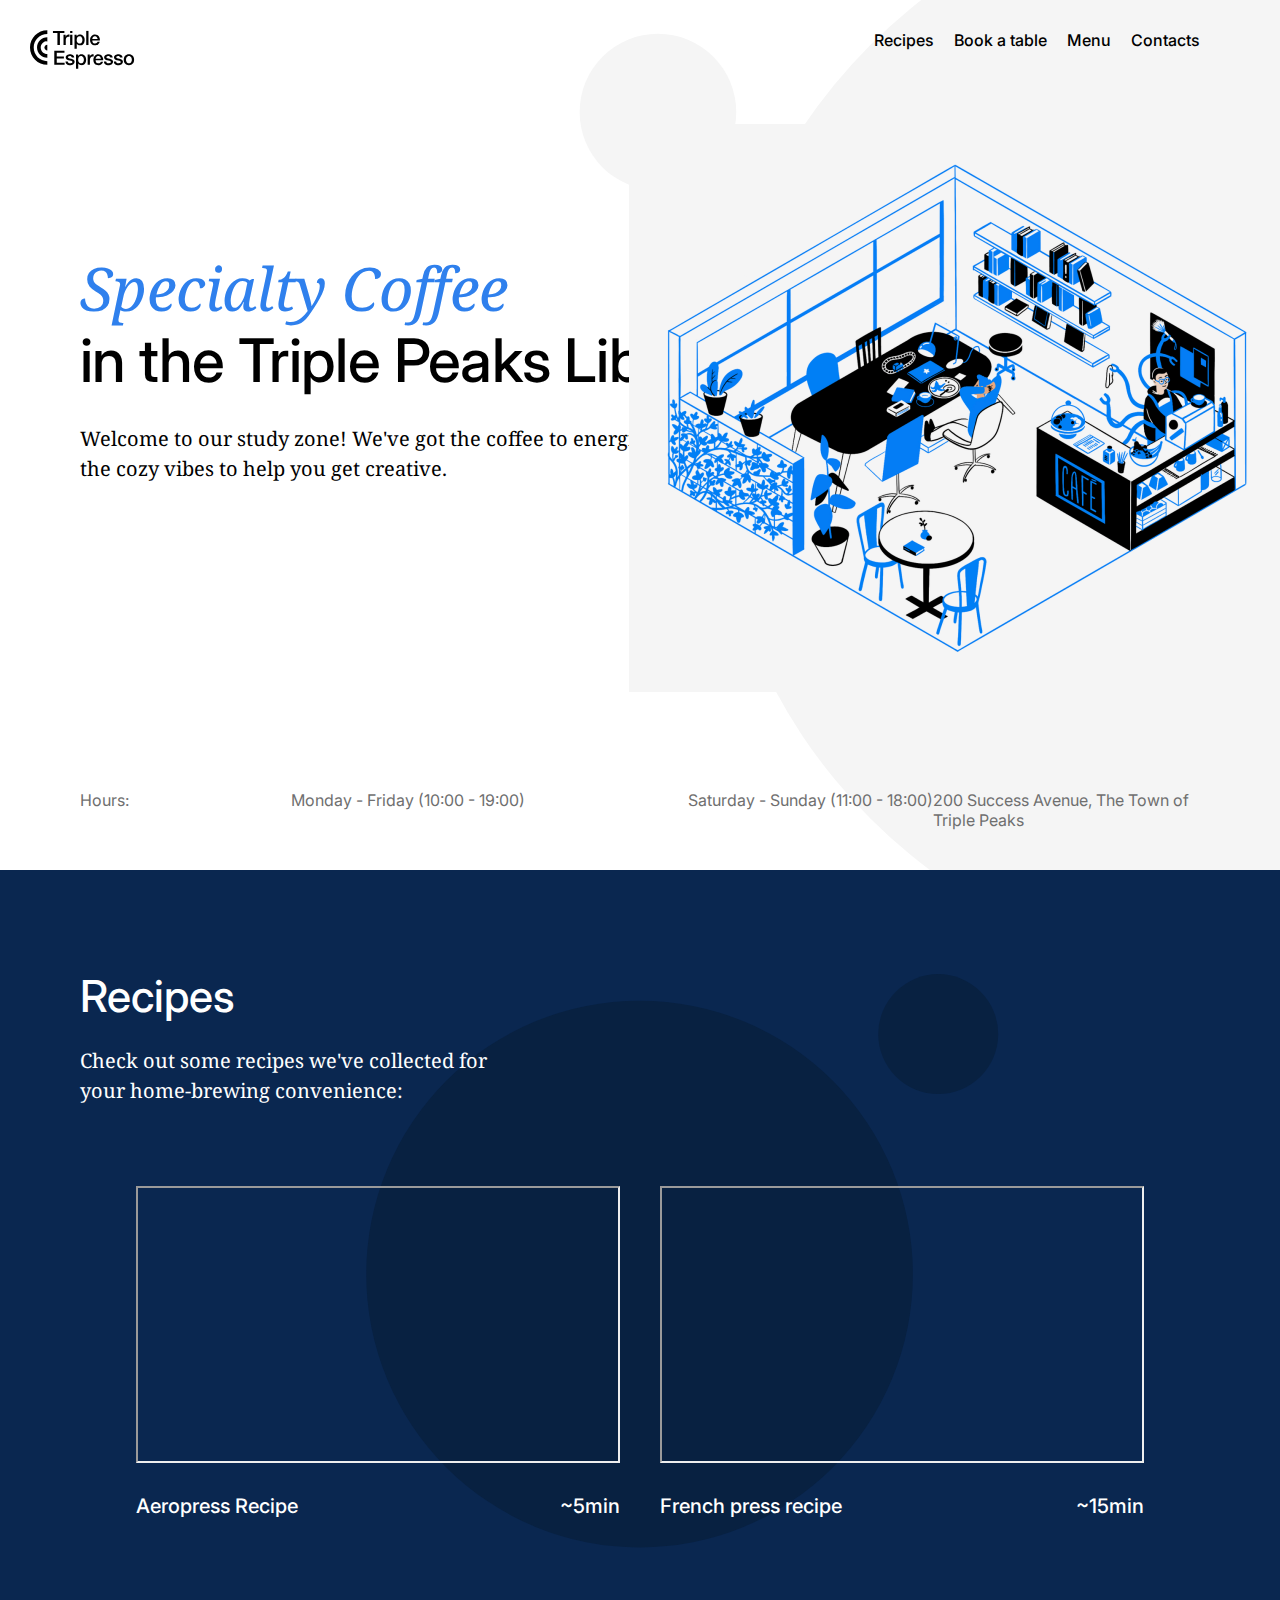
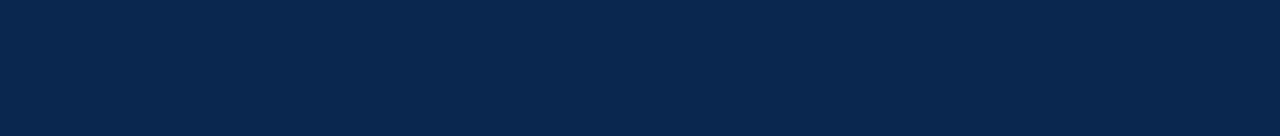
==== index.html @ f7171696 "update file errors" ====
<!DOCTYPE html>
<html lang="en">
  <head>
    <meta http-equiv="X-UA-Compatible" content="IE=edge" />
    <meta charset="UTF-8" />
    <meta name="viewport" content="width=device-width, initial-scale=1.0" />
    <meta
      name="description"
      content="Coffeeshop: Sprint #2 project at Tripleten"
    />
    <meta name="author" content="Arlind: Software Engineering Student" />
    <meta name="keywords" content="coding, bootcamp, programming, html, css" />
    <link rel="stylesheet" href="./vendor/normalize.css" />
    <link rel="stylesheet" href="./pages/index.css" />
    <link rel="favicon" href="favicon.ico" />
    <link rel="preconnect" href="https://fonts.googleapis.com" />
    <link rel="preconnect" href="https://fonts.gstatic.com" crossorigin />
    <link
      href="https://fonts.googleapis.com/css2?family=Inter:wght@400;500;700&family=Noto+Serif:ital@0;1&display=swap"
      rel="stylesheet"
    />
    <title>Coffee Shop</title>
  </head>
  <body>
    <div class="page">
      <header class="header">
        <nav class="nav">
          <img
            src="./images/logo_coffeeshop_dark.svg"
            alt="dark coffeeshop logo"
            class="nav__logo"
          />
          <ul class="nav__links">
            <li>
              <a class="nav__link" href="#section-recipes">Recipes</a>
            </li>
            <li>
              <a class="nav__link" href="#section-reservation">Book a table</a>
            </li>
            <li>
              <a class="nav__link" href="#section-menu">Menu</a>
            </li>
            <li>
              <a class="nav__link" href="#section-about">Contacts</a>
            </li>
          </ul>
        </nav>
        <h1 class="header__title">
          <span class="header__span-accent">Specialty Coffee</span> in the
          Triple Peaks Library
        </h1>
        <p class="header__description">
          Welcome to our study zone! We've got the coffee to energize you and
          the cozy vibes to help you get creative.
        </p>
        <img
          src="./images/inside_coffee_shop.png"
          alt="inside coffeeshop image"
          class="header__image"
        />
        <div class="header__footer">
          <ul class="header__footer header__footer_list-hours">
            <li>Hours:</li>
            <li>Monday - Friday (10:00 - 19:00)</li>
            <li>Saturday - Sunday (11:00 - 18:00)</li>
          </ul>
          <p class="header__footer-address">
            200 Success Avenue, The Town of Triple Peaks
          </p>
        </div>
      </header>
      <main class="content">
        <section class="recipes" id="section-recipes">
          <h2 class="recipes__title">Recipes</h2>
          <p class="recipes__subtitle">
            Check out some recipes we've collected for your home-brewing
            convenience:
          </p>
          <div class="recipes__videos">
            <div>
              <iframe
                src="https://www.youtube.com/embed/j6VlT_jUVPc?si=pBqhGQb4b9fVHjL3"
                title="YouTube video player"
                allow="accelerometer; autoplay; clipboard-write; encrypted-media; gyroscope; picture-in-picture; web-share"
                allowfullscreen
                class="recipes__iframe"
              ></iframe>
              <p class="recipes__video-caption">
                <span>Aeropress Recipe</span><span>~5min</span>
              </p>
            </div>
            <div>
              <iframe
                class="recipes__iframe"
                src="https://www.youtube.com/embed/st571DYYTR8?si=w9SfBKR5AU4W7ELE"
                title="YouTube video player"
                allow="accelerometer; autoplay; clipboard-write; encrypted-media; gyroscope; picture-in-picture; web-share"
                allowfullscreen
              ></iframe>
              <p class="recipes__video-caption">
                <span>French press recipe</span><span>~15min</span>
              </p>
            </div>
          </div>
        </section>
        <section class="reservation" id="section-reservation"></section>
        <section class="menu" id="section-menu"></section>
        <section class="about" id="section-about"></section>
      </main>
      <footer class="footer"></footer>
    </div>
  </body>
</html>
---- pages/index.css ----
.page {
  min-width: 1100px;
  max-width: 1600px;
  font-size: 16px;
  line-height: 20px;
  margin: 0 auto;
  font-family: "Inter", arial, sans-serif;
}

.header {
  padding: 30px 80px 40px;
  height: 100vh;
  min-height: 720px;
  max-height: 800px;
  display: flex;
  flex-direction: column;
  background-color: white;
  background-image: url("../images/background_header.svg");
  position: relative;
  background-repeat: no-repeat;
  background-size: cover;
}

.nav {
  display: flex;
  justify-content: space-between;
  margin: 0;
  padding: 0;
}

.nav__logo {
  height: 39px;
  width: 105px;
  position: relative;
  left: -50px;
}

.nav__links {
  margin: 0;
  padding: 0;
  display: flex;
  list-style-type: none;
  column-gap: 20px;
}

.nav__link {
  font-family: "Inter";
  font-style: normal;
  font-weight: 500;
  font-size: 16px;
  line-height: 20px;
  color: black;
  text-decoration: none;
}

.header__title {
  max-width: 729px;
  font-family: "Inter";
  font-style: normal;
  font-weight: 500;
  font-size: 60px;
  line-height: 72px;
  letter-spacing: -0.6px;
  margin: 183px 0 0;
  padding: 0;
}

.header__span-accent {
  display: block;
  font-family: "Noto Serif";
  font-style: italic;
  font-weight: normal;
  font-size: 60px;
  line-height: 72px;
  color: #2f80ed;
}

.header__description {
  max-width: 683px;
  font-family: "Noto Serif";
  font-style: normal;
  font-weight: normal;
  font-size: 20px;
  line-height: 30px;
  margin: 28px 0 0;
  padding: 0;
}

.header__image {
  width: 646px;
  height: 568px;
  position: absolute;
  top: 124px;
  right: 5px;
}

.header__footer {
  margin-top: auto;
  width: 100%;
  display: flex;
  justify-content: space-between;
  box-sizing: border-box;
}

.header__footer_list-hours {
  padding: 0;
  margin: 0;
  list-style-type: none;
  color: #6f6f6f;
}

.header__footer-address {
  display: flex;
  align-items: flex-end;
  padding: 0;
  margin: 0;
  color: #6f6f6f;
}
.recipes {
  padding: 100px 80px 215px;
  background-color: #0a2750;
  color: white;
  display: flex;
  flex-direction: column;
  background-image: url("../images/background_recipes.svg");
  background-repeat: no-repeat;
  background-position: center;
  background-size: cover;
}

.recipes__iframe {
  width: 480px;
  height: 273px;
}

.recipes__title {
  max-width: 580px;
  margin: 0;
  padding: 0;
  font-family: "Inter";
  font-style: normal;
  font-weight: 500;
  font-size: 44px;
  line-height: 52px;
}

.recipes__subtitle {
  max-width: 438px;
  margin: 0;
  padding-top: 24px;
  font-family: "Noto Serif";
  font-style: normal;
  font-weight: normal;
  font-size: 20px;
  line-height: 30px;
}

.recipes__videos {
  margin-top: 80px;
  padding: 0;
  display: flex;
  flex-direction: row;
  justify-content: center;
  gap: 40px;
}

.recipes__video-caption {
  display: flex;
  justify-content: space-between;
  margin: 24px 0 0;
  font-family: "Inter";
  font-style: normal;
  font-weight: 500;
  font-size: 20px;
  line-height: 30px;
}
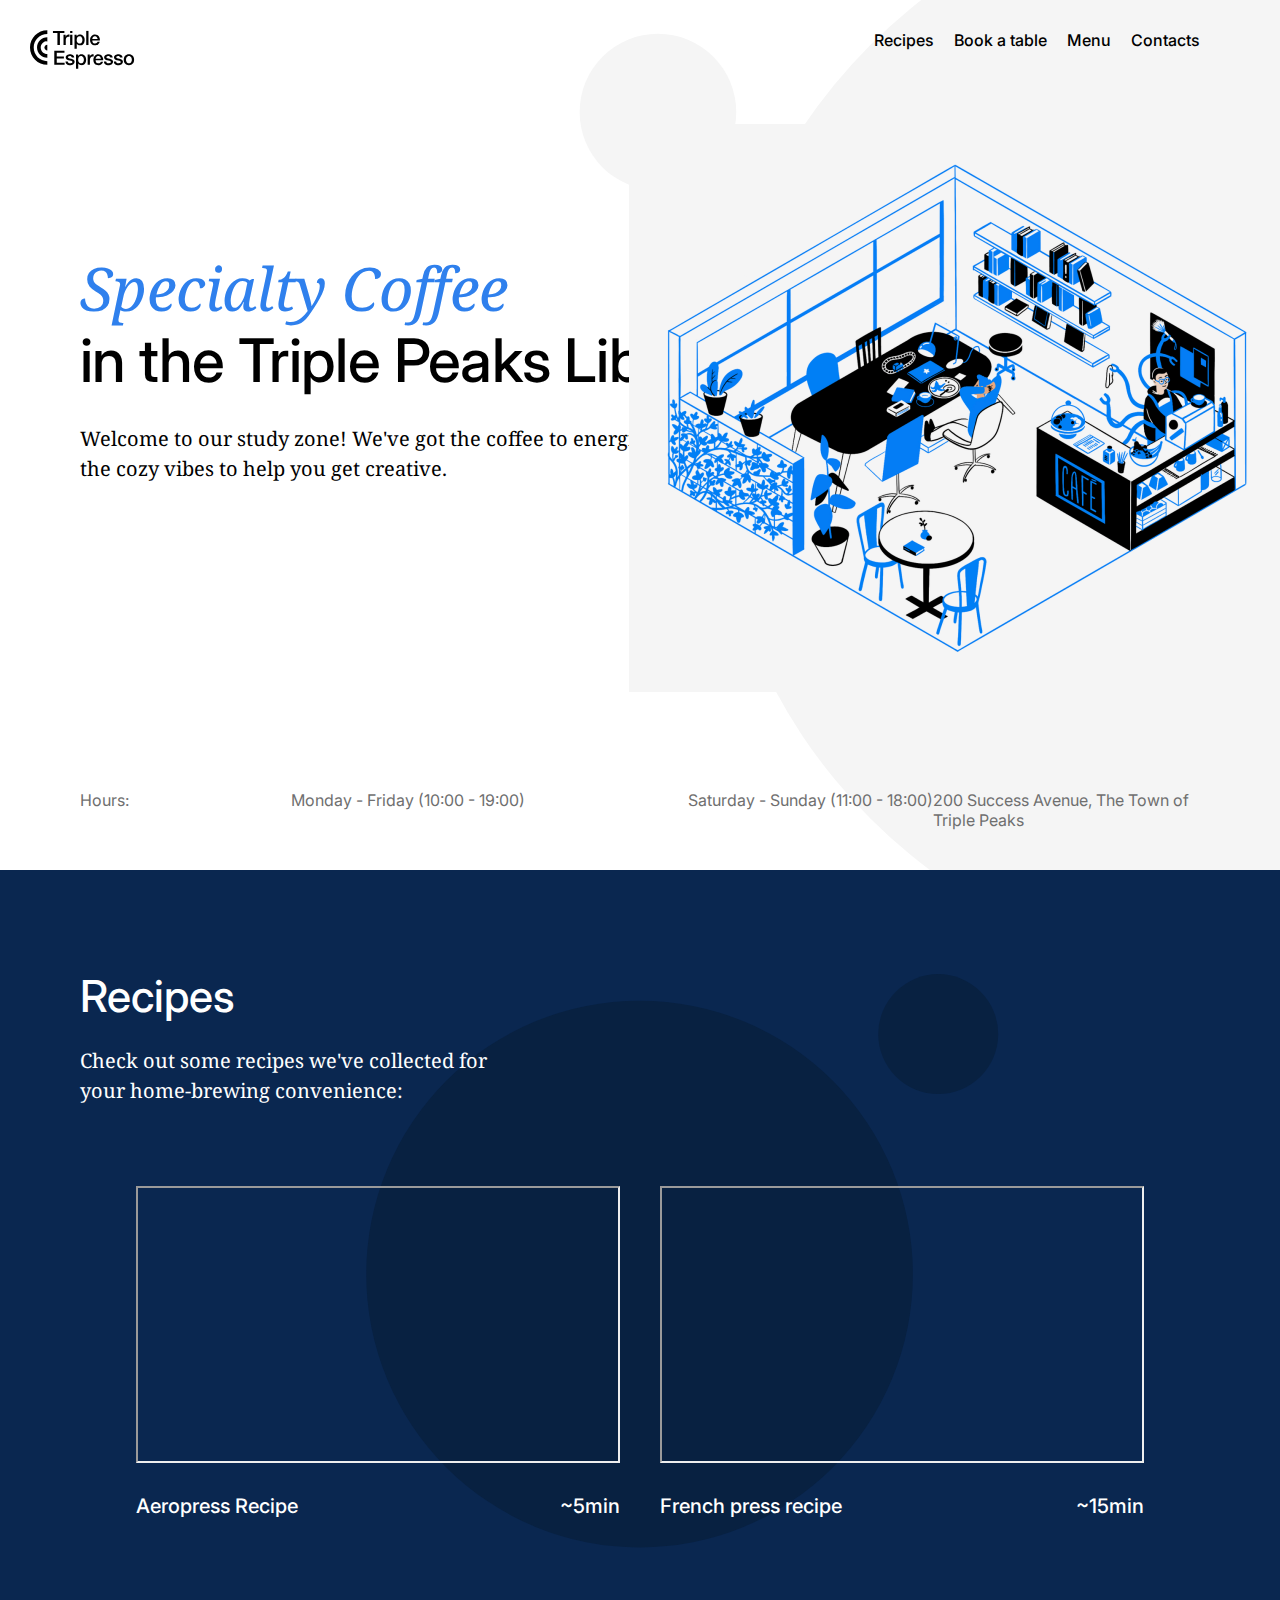
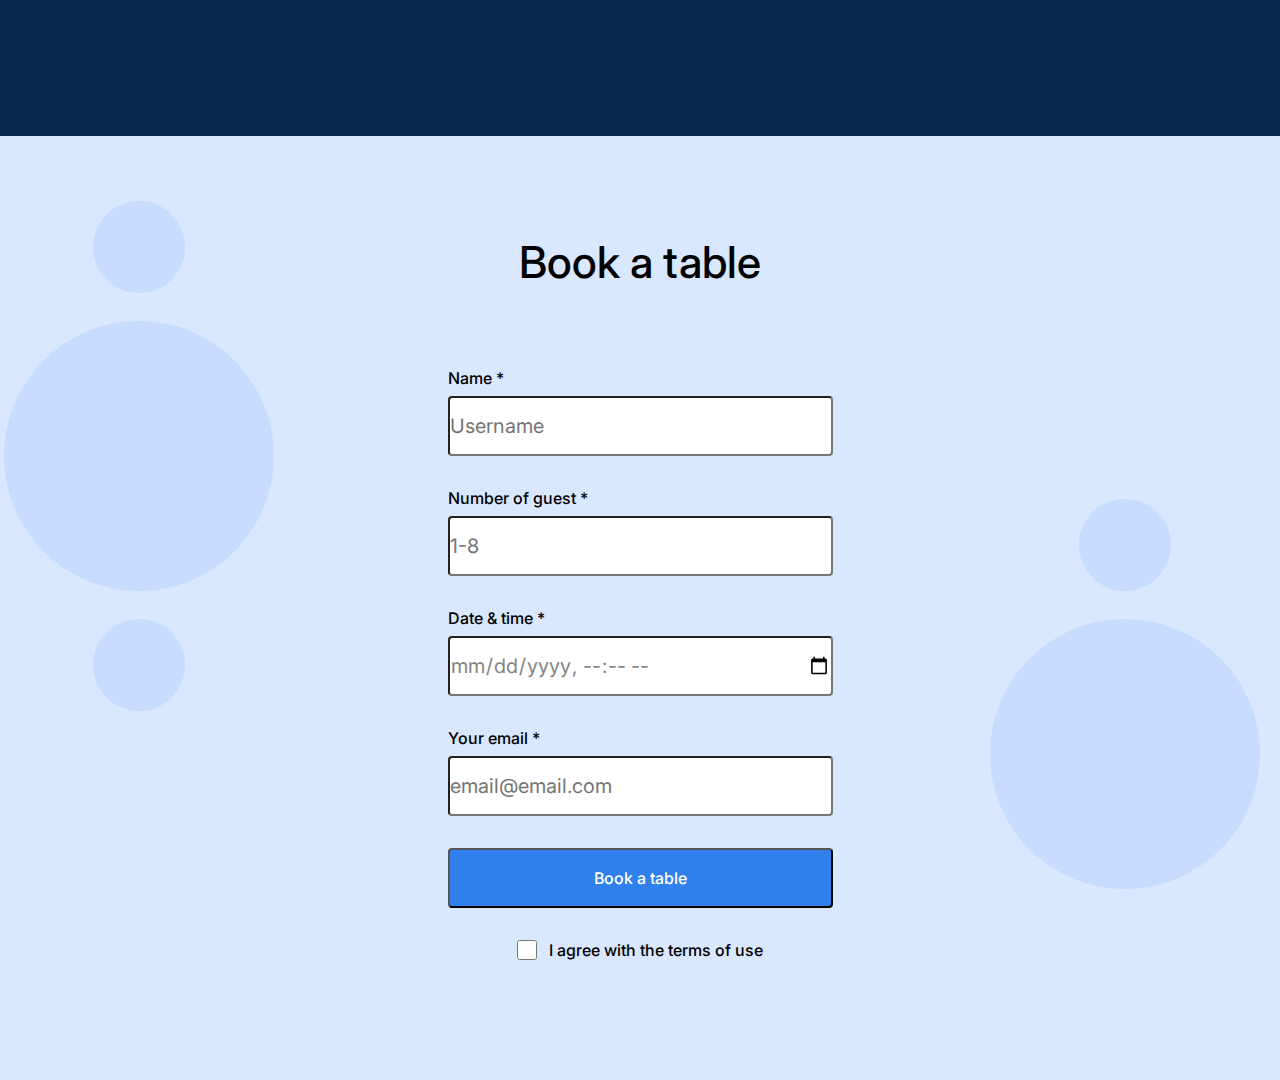
==== commit b33597b8: "Sprint 2 Project 3" ====
--- a/index.html
+++ b/index.html
@@ -103,7 +103,56 @@
             </div>
           </div>
         </section>
-        <section class="reservation" id="section-reservation"></section>
+        <section class="reservation" id="section-reservation">
+          <h1 class="reservation__title">Book a table</h1>
+          <form class="reservation__form form">
+            <fieldset class="form__fieldset">
+              <label class="form__label" for="username">Name *</label>
+              <input
+                type="text"
+                id="username"
+                placeholder="Username"
+                class="form__input"
+                required
+              />
+              <label class="form__label" for="guests">Number of guest *</label>
+              <input
+                type="number"
+                id="guest"
+                placeholder="1-8"
+                min="1"
+                max="8"
+                class="form__input"
+                required
+              />
+              <label class="form__label" for="date">Date & time *</label>
+              <input
+                type="datetime-local"
+                id="date"
+                class="form__input"
+                required
+              />
+              <label class="form__label" for="email">Your email *</label>
+              <input
+                type="email"
+                id="email"
+                placeholder="email@email.com"
+                class="form__input"
+                required
+              />
+            </fieldset>
+            <button type="submit" class="form__button">Book a table</button>
+            <label class="form__label form__label_type_checkbox">
+              <input
+                type="checkbox"
+                class="form__checkbox"
+                required
+                id="terms"
+              />
+              I agree with the terms of use
+            </label>
+          </form>
+        </section>
         <section class="menu" id="section-menu"></section>
         <section class="about" id="section-about"></section>
       </main>
--- a/pages/index.css
+++ b/pages/index.css
@@ -1,3 +1,12 @@
+@fadeout {
+  0% {
+    opacity: 100%;
+  }
+  100% {
+    opacity: 70%;
+  }
+}
+
 .page {
   min-width: 1100px;
   max-width: 1600px;
@@ -174,3 +183,97 @@
   font-size: 20px;
   line-height: 30px;
 }
+
+.reservation {
+  background-color: #d9e7ff;
+  background-image: url(../images/background_reservation.svg);
+  background-repeat: no-repeat;
+  background-position: center;
+  background-size: cover;
+  padding: 100px 0 120px;
+}
+
+.reservation__title {
+  margin: 0 0 80px;
+  padding: 0;
+  text-align: center;
+  font-family: Inter;
+  font-style: normal;
+  font-weight: 500;
+  font-size: 44px;
+  line-height: 52px;
+}
+
+.reservation__form {
+  margin: 0 auto;
+}
+
+.form {
+  max-width: 385px;
+}
+
+.form__fieldset {
+  margin: 0;
+  padding: 0;
+  border: none;
+}
+
+.form__label {
+  margin-bottom: 8px;
+  padding: 0;
+  display: block;
+  max-width: 385px;
+  font-family: Inter;
+  font-style: normal;
+  font-weight: 500;
+  font-size: 16px;
+  line-height: 20px;
+}
+
+.form__input {
+  margin: 0 0 32px;
+  padding: 0;
+  box-sizing: border-box;
+  border-radius: 4px;
+  height: 60px;
+  font-family: Inter;
+  font-style: normal;
+  font-weight: normal;
+  font-size: 20px;
+  line-height: 30px;
+  color: #838383;
+  display: block;
+  width: 100%;
+}
+
+.form__button {
+  margin: 0 0 32px;
+  padding: 0;
+  width: 100%;
+  border-radius: 4px;
+  height: 60px;
+  font-family: Inter;
+  font-style: normal;
+  font-weight: 500;
+  font-size: 16px;
+  line-height: 20px;
+  background-color: #2f80ed;
+  color: white;
+}
+
+.reservation__submit:hover {
+  animation: fadeOut 1s ease-out;
+}
+
+.form__label_type_checkbox {
+  display: flex;
+  justify-content: center;
+  gap: 12px;
+  margin: 0;
+}
+
+.form__checkbox {
+  border-radius: 2px;
+  height: 20px;
+  width: 20px;
+}
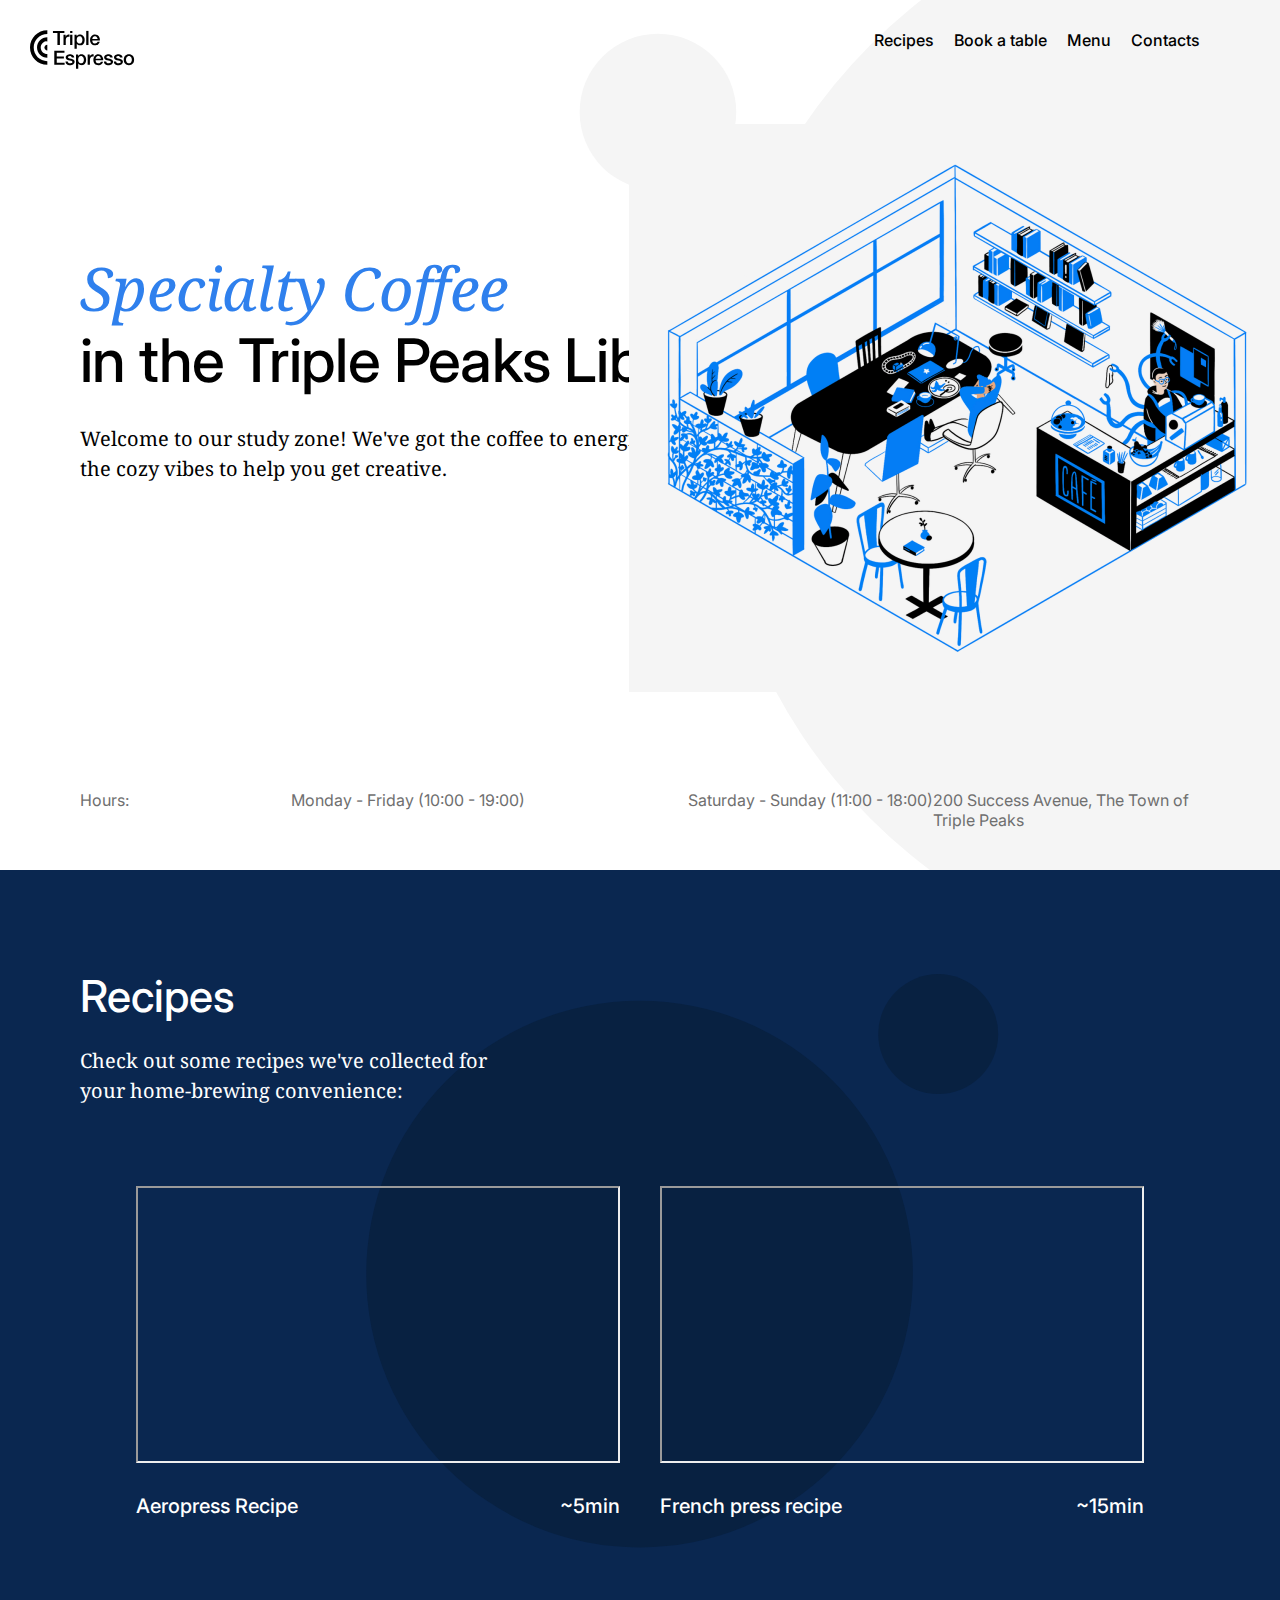
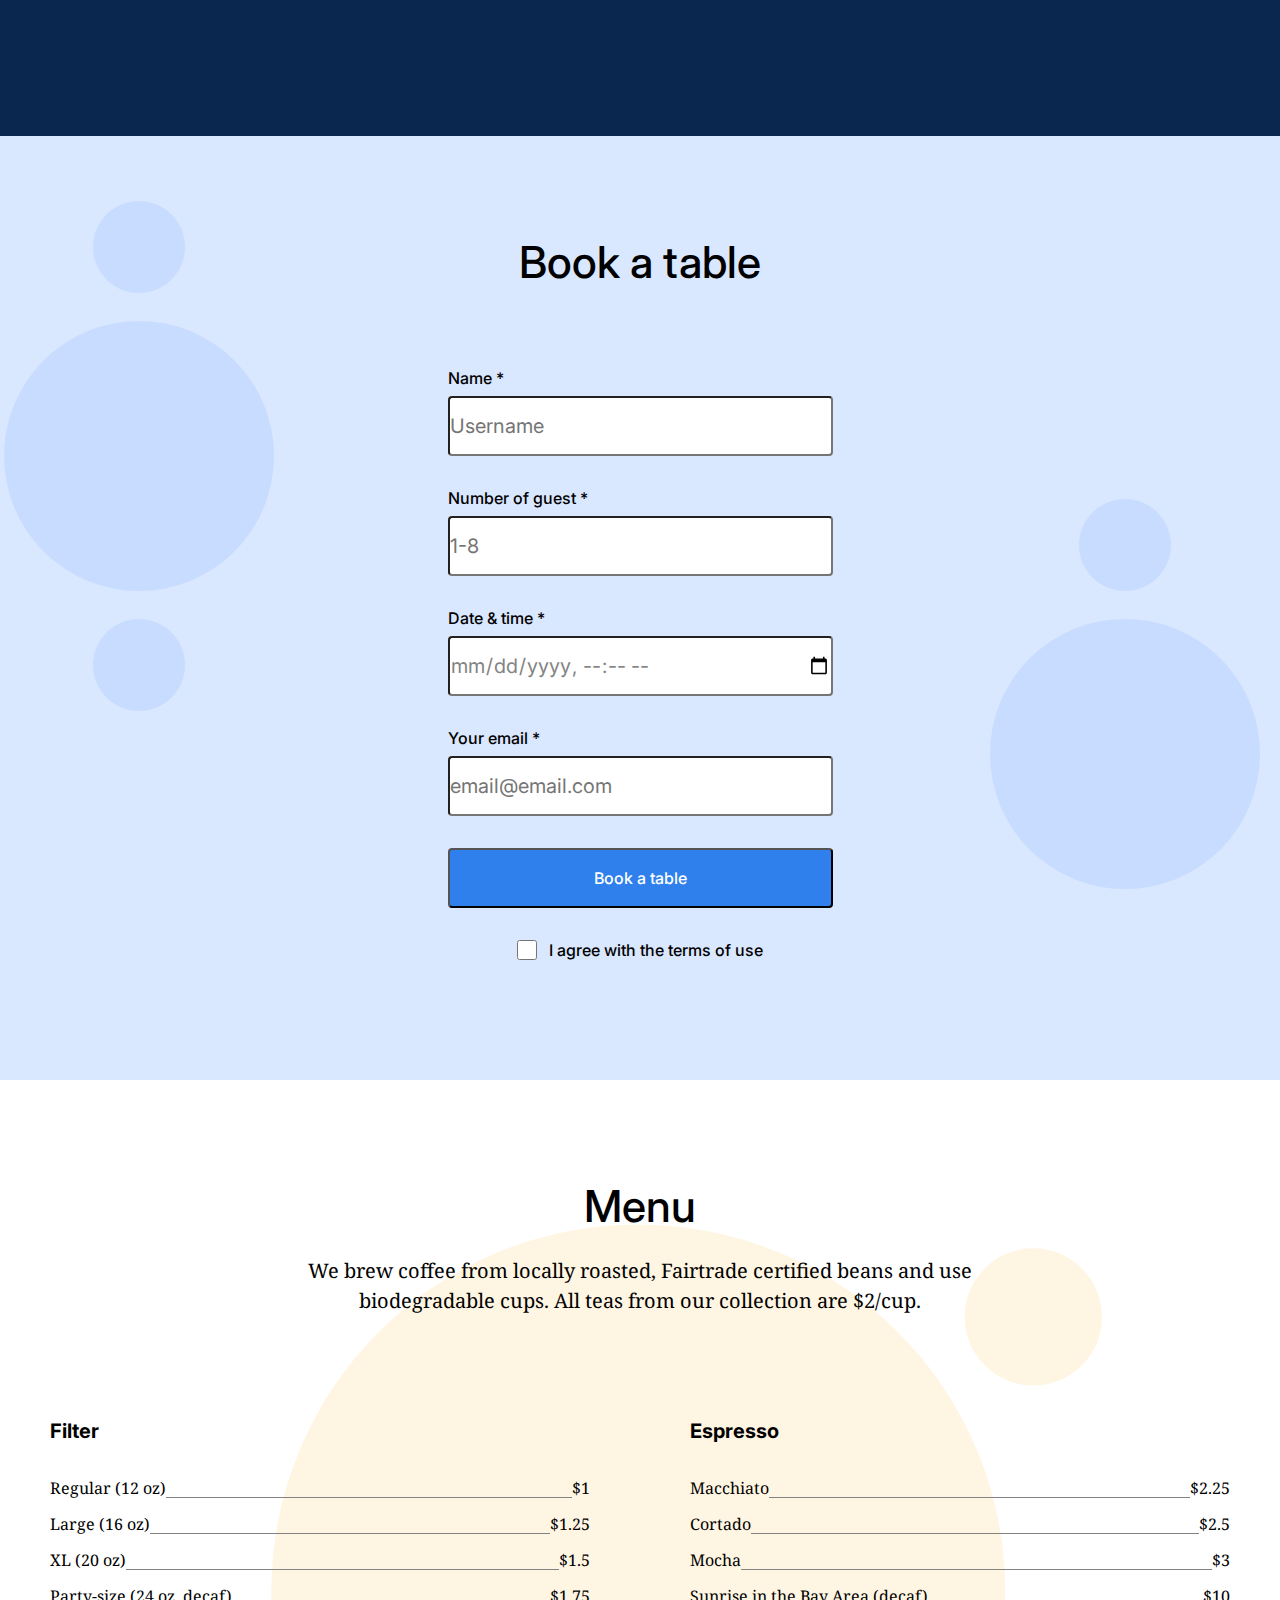
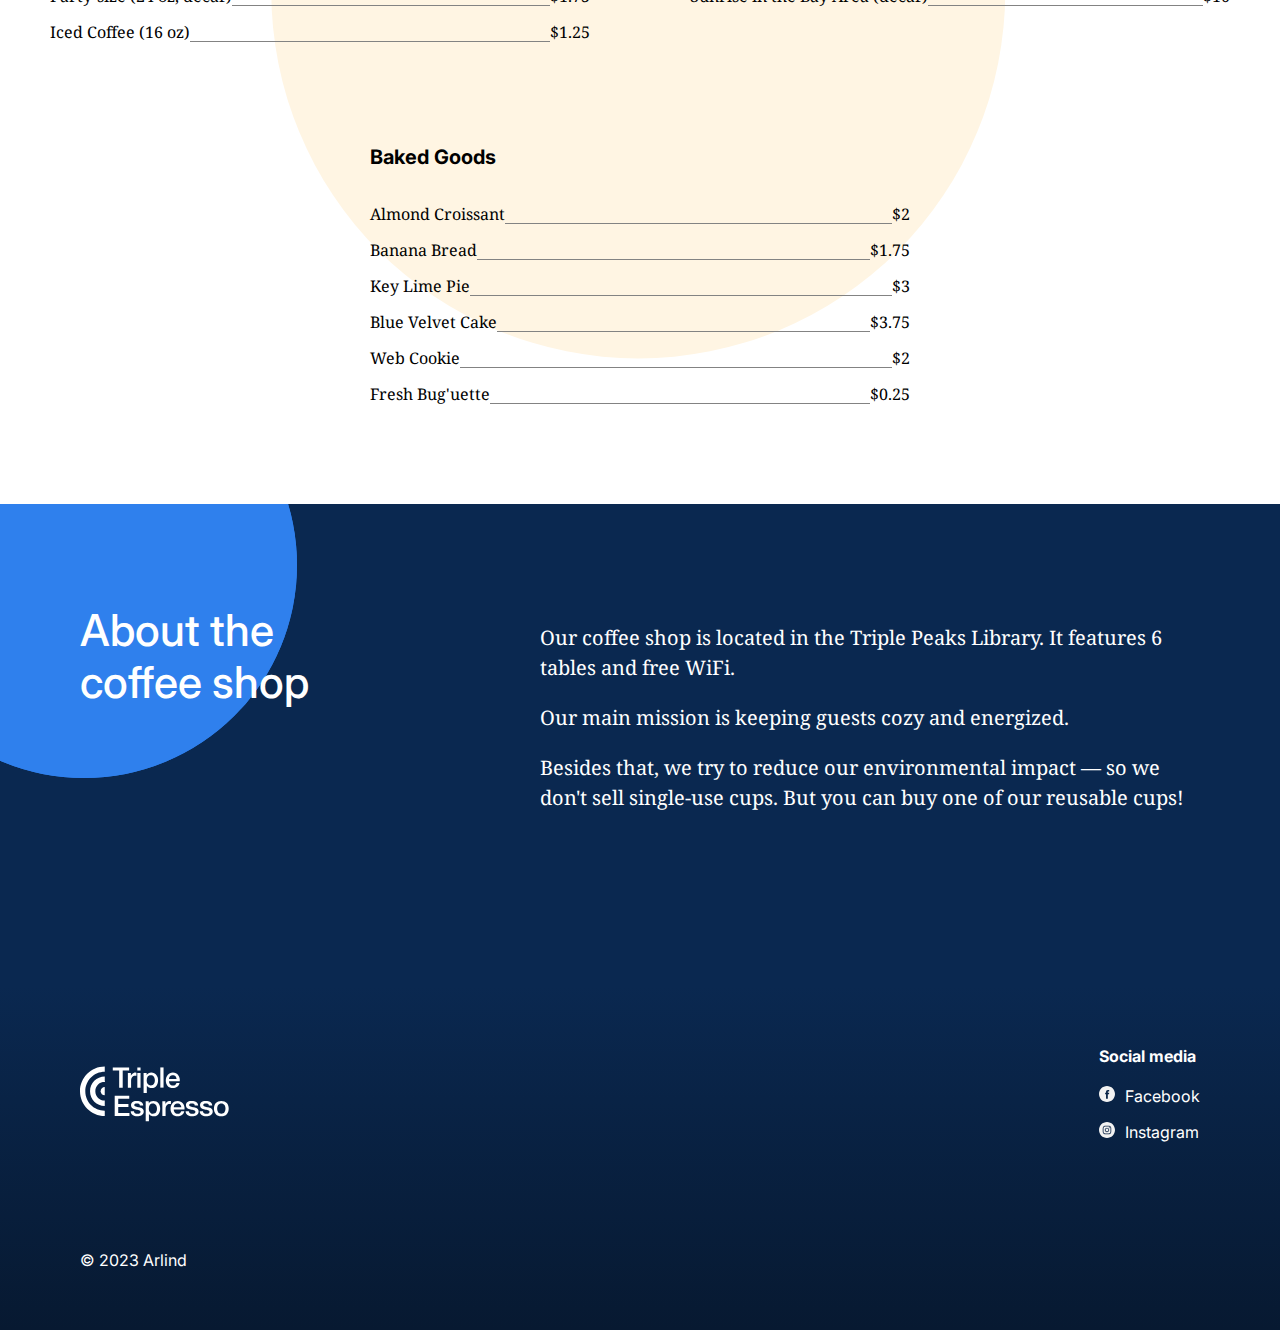
==== commit 047a84f4: "Sprint 2 project 4" ====
--- a/index.html
+++ b/index.html
@@ -104,7 +104,7 @@
           </div>
         </section>
         <section class="reservation" id="section-reservation">
-          <h1 class="reservation__title">Book a table</h1>
+          <h2 class="reservation__title">Book a table</h2>
           <form class="reservation__form form">
             <fieldset class="form__fieldset">
               <label class="form__label" for="username">Name *</label>
@@ -118,7 +118,7 @@
               <label class="form__label" for="guests">Number of guest *</label>
               <input
                 type="number"
-                id="guest"
+                id="guests"
                 placeholder="1-8"
                 min="1"
                 max="8"
@@ -153,10 +153,162 @@
             </label>
           </form>
         </section>
-        <section class="menu" id="section-menu"></section>
-        <section class="about" id="section-about"></section>
+        <section class="menu" id="section-menu">
+          <h2 class="menu__title">Menu</h2>
+          <p class="menu__subtitle">
+            We brew coffee from locally roasted, Fairtrade certified beans and
+            use biodegradable cups. All teas from our collection are $2/cup.
+          </p>
+          <div class="menu__cards cards">
+            <div class="card">
+              <h3 class="card__title">Filter</h3>
+              <ul class="card__list">
+                <li class="card__list-item">
+                  <span class="card__list-product">Regular (12 oz)</span>
+                  <span class="card__list-divider"></span>
+                  <span class="card__list-product-price">$1</span>
+                </li>
+                <li class="card__list-item">
+                  <span class="card__list-product">Large (16 oz)</span>
+                  <span class="card__list-divider"></span>
+                  <span class="card__list-product-price">$1.25</span>
+                </li>
+                <li class="card__list-item">
+                  <span class="card__list-product">XL (20 oz)</span>
+                  <span class="card__list-divider"></span>
+                  <span class="card__list-product-price">$1.5</span>
+                </li>
+                <li class="card__list-item">
+                  <span class="card__list-product"
+                    >Party-size (24 oz, decaf)</span
+                  >
+                  <span class="card__list-divider"></span>
+                  <span class="card__list-product-price">$1.75</span>
+                </li>
+                <li class="card__list-item">
+                  <span class="card__list-product">Iced Coffee (16 oz)</span>
+                  <span class="card__list-divider"></span>
+                  <span class="card__list-product-price">$1.25</span>
+                </li>
+              </ul>
+            </div>
+            <div class="card">
+              <h3 class="card__title">Espresso</h3>
+              <ul class="card__list">
+                <li class="card__list-item">
+                  <span class="card__list-product">Macchiato</span>
+                  <span class="card__list-divider"></span>
+                  <span class="card__list-product-price">$2.25</span>
+                </li>
+                <li class="card__list-item">
+                  <span class="card__list-product">Cortado</span>
+                  <span class="card__list-divider"></span>
+                  <span class="card__list-product-price">$2.5</span>
+                </li>
+                <li class="card__list-item">
+                  <span class="card__list-product">Mocha</span>
+                  <span class="card__list-divider"></span>
+                  <span class="card__list-product-price">$3</span>
+                </li>
+                <li class="card__list-item">
+                  <span class="card__list-product"
+                    >Sunrise in the Bay Area (decaf)</span
+                  >
+                  <span class="card__list-divider"></span>
+                  <span class="card__list-product-price">$10</span>
+                </li>
+              </ul>
+            </div>
+            <div class="card">
+              <h3 class="card__title">Baked Goods</h3>
+              <ul class="card__list">
+                <li class="card__list-item">
+                  <span class="card__list-product">Almond Croissant</span>
+                  <span class="card__list-divider"></span>
+                  <span class="card__list-product-price">$2</span>
+                </li>
+                <li class="card__list-item">
+                  <span class="card__list-product">Banana Bread</span>
+                  <span class="card__list-divider"></span>
+                  <span class="card__list-product-price">$1.75</span>
+                </li>
+                <li class="card__list-item">
+                  <span class="card__list-product">Key Lime Pie</span>
+                  <span class="card__list-divider"></span>
+                  <span class="card__list-product-price">$3</span>
+                </li>
+                <li class="card__list-item">
+                  <span class="card__list-product">Blue Velvet Cake</span>
+                  <span class="card__list-divider"></span>
+                  <span class="card__list-product-price">$3.75</span>
+                </li>
+                <li class="card__list-item">
+                  <span class="card__list-product">Web Cookie</span>
+                  <span class="card__list-divider"></span>
+                  <span class="card__list-product-price">$2</span>
+                </li>
+                <li class="card__list-item">
+                  <span class="card__list-product">Fresh Bug'uette</span>
+                  <span class="card__list-divider"></span>
+                  <span class="card__list-product-price">$0.25</span>
+                </li>
+              </ul>
+            </div>
+          </div>
+        </section>
+        <section class="about" id="section-about">
+          <h2 class="about__title">
+            About the <span class="about__span-accent"></span>coffee shop
+          </h2>
+          <div class="about__content">
+            <p class="about__paragraph">
+              Our coffee shop is located in the Triple Peaks Library. It
+              features 6 tables and free WiFi.
+            </p>
+            <p class="about__paragraph">
+              Our main mission is keeping guests cozy and energized.
+            </p>
+            <p class="about__paragraph">
+              Besides that, we try to reduce our environmental impact — so we
+              don't sell single-use cups. But you can buy one of our reusable
+              cups!
+            </p>
+            <div class="about__circle"></div>
+            <div class="about__circle about__circle_animation_blurred"></div>
+          </div>
+        </section>
       </main>
-      <footer class="footer"></footer>
+      <footer class="footer">
+        <div class="footer__content">
+          <img
+            src="./images/logo_coffeeshop_light.svg"
+            alt="coffeeshop logo"
+            class=".footer__logo"
+          />
+          <div>
+            <h3 class="footer__social-heading">Social media</h3>
+            <ul class="footer__list">
+              <li class="footer__list-item">
+                <img
+                  src="./images/facebook_white.svg"
+                  alt="facebook-logo"
+                  class="footer__social-icon"
+                />
+                <a href="#" class="footer__social-link">Facebook</a>
+              </li>
+              <li class="footer__list-item">
+                <img
+                  src="./images/instagram_white.svg"
+                  alt="instagram-logo"
+                  class="footer__social-icon"
+                />
+                <a href="#" class="footer__social-link">Instagram</a>
+              </li>
+            </ul>
+          </div>
+        </div>
+        <p class="footer__author">© 2023 Arlind</p>
+      </footer>
     </div>
   </body>
 </html>
--- a/pages/index.css
+++ b/pages/index.css
@@ -1,279 +1,7 @@
-@fadeout {
-  0% {
-    opacity: 100%;
-  }
-  100% {
-    opacity: 70%;
-  }
-}
-
-.page {
-  min-width: 1100px;
-  max-width: 1600px;
-  font-size: 16px;
-  line-height: 20px;
-  margin: 0 auto;
-  font-family: "Inter", arial, sans-serif;
-}
-
-.header {
-  padding: 30px 80px 40px;
-  height: 100vh;
-  min-height: 720px;
-  max-height: 800px;
-  display: flex;
-  flex-direction: column;
-  background-color: white;
-  background-image: url("../images/background_header.svg");
-  position: relative;
-  background-repeat: no-repeat;
-  background-size: cover;
-}
-
-.nav {
-  display: flex;
-  justify-content: space-between;
-  margin: 0;
-  padding: 0;
-}
-
-.nav__logo {
-  height: 39px;
-  width: 105px;
-  position: relative;
-  left: -50px;
-}
-
-.nav__links {
-  margin: 0;
-  padding: 0;
-  display: flex;
-  list-style-type: none;
-  column-gap: 20px;
-}
-
-.nav__link {
-  font-family: "Inter";
-  font-style: normal;
-  font-weight: 500;
-  font-size: 16px;
-  line-height: 20px;
-  color: black;
-  text-decoration: none;
-}
-
-.header__title {
-  max-width: 729px;
-  font-family: "Inter";
-  font-style: normal;
-  font-weight: 500;
-  font-size: 60px;
-  line-height: 72px;
-  letter-spacing: -0.6px;
-  margin: 183px 0 0;
-  padding: 0;
-}
-
-.header__span-accent {
-  display: block;
-  font-family: "Noto Serif";
-  font-style: italic;
-  font-weight: normal;
-  font-size: 60px;
-  line-height: 72px;
-  color: #2f80ed;
-}
-
-.header__description {
-  max-width: 683px;
-  font-family: "Noto Serif";
-  font-style: normal;
-  font-weight: normal;
-  font-size: 20px;
-  line-height: 30px;
-  margin: 28px 0 0;
-  padding: 0;
-}
-
-.header__image {
-  width: 646px;
-  height: 568px;
-  position: absolute;
-  top: 124px;
-  right: 5px;
-}
-
-.header__footer {
-  margin-top: auto;
-  width: 100%;
-  display: flex;
-  justify-content: space-between;
-  box-sizing: border-box;
-}
-
-.header__footer_list-hours {
-  padding: 0;
-  margin: 0;
-  list-style-type: none;
-  color: #6f6f6f;
-}
-
-.header__footer-address {
-  display: flex;
-  align-items: flex-end;
-  padding: 0;
-  margin: 0;
-  color: #6f6f6f;
-}
-.recipes {
-  padding: 100px 80px 215px;
-  background-color: #0a2750;
-  color: white;
-  display: flex;
-  flex-direction: column;
-  background-image: url("../images/background_recipes.svg");
-  background-repeat: no-repeat;
-  background-position: center;
-  background-size: cover;
-}
-
-.recipes__iframe {
-  width: 480px;
-  height: 273px;
-}
-
-.recipes__title {
-  max-width: 580px;
-  margin: 0;
-  padding: 0;
-  font-family: "Inter";
-  font-style: normal;
-  font-weight: 500;
-  font-size: 44px;
-  line-height: 52px;
-}
-
-.recipes__subtitle {
-  max-width: 438px;
-  margin: 0;
-  padding-top: 24px;
-  font-family: "Noto Serif";
-  font-style: normal;
-  font-weight: normal;
-  font-size: 20px;
-  line-height: 30px;
-}
-
-.recipes__videos {
-  margin-top: 80px;
-  padding: 0;
-  display: flex;
-  flex-direction: row;
-  justify-content: center;
-  gap: 40px;
-}
-
-.recipes__video-caption {
-  display: flex;
-  justify-content: space-between;
-  margin: 24px 0 0;
-  font-family: "Inter";
-  font-style: normal;
-  font-weight: 500;
-  font-size: 20px;
-  line-height: 30px;
-}
-
-.reservation {
-  background-color: #d9e7ff;
-  background-image: url(../images/background_reservation.svg);
-  background-repeat: no-repeat;
-  background-position: center;
-  background-size: cover;
-  padding: 100px 0 120px;
-}
-
-.reservation__title {
-  margin: 0 0 80px;
-  padding: 0;
-  text-align: center;
-  font-family: Inter;
-  font-style: normal;
-  font-weight: 500;
-  font-size: 44px;
-  line-height: 52px;
-}
-
-.reservation__form {
-  margin: 0 auto;
-}
-
-.form {
-  max-width: 385px;
-}
-
-.form__fieldset {
-  margin: 0;
-  padding: 0;
-  border: none;
-}
-
-.form__label {
-  margin-bottom: 8px;
-  padding: 0;
-  display: block;
-  max-width: 385px;
-  font-family: Inter;
-  font-style: normal;
-  font-weight: 500;
-  font-size: 16px;
-  line-height: 20px;
-}
-
-.form__input {
-  margin: 0 0 32px;
-  padding: 0;
-  box-sizing: border-box;
-  border-radius: 4px;
-  height: 60px;
-  font-family: Inter;
-  font-style: normal;
-  font-weight: normal;
-  font-size: 20px;
-  line-height: 30px;
-  color: #838383;
-  display: block;
-  width: 100%;
-}
-
-.form__button {
-  margin: 0 0 32px;
-  padding: 0;
-  width: 100%;
-  border-radius: 4px;
-  height: 60px;
-  font-family: Inter;
-  font-style: normal;
-  font-weight: 500;
-  font-size: 16px;
-  line-height: 20px;
-  background-color: #2f80ed;
-  color: white;
-}
-
-.reservation__submit:hover {
-  animation: fadeOut 1s ease-out;
-}
-
-.form__label_type_checkbox {
-  display: flex;
-  justify-content: center;
-  gap: 12px;
-  margin: 0;
-}
-
-.form__checkbox {
-  border-radius: 2px;
-  height: 20px;
-  width: 20px;
-}
+@import url(../vendor/normalize.css);
+@import url(../blocks/header.css);
+@import url(../blocks/recipes.css);
+@import url(../blocks/reservation.css);
+@import url(../blocks/menu.css);
+@import url(../blocks/about.css);
+@import url(../blocks/footer.css);
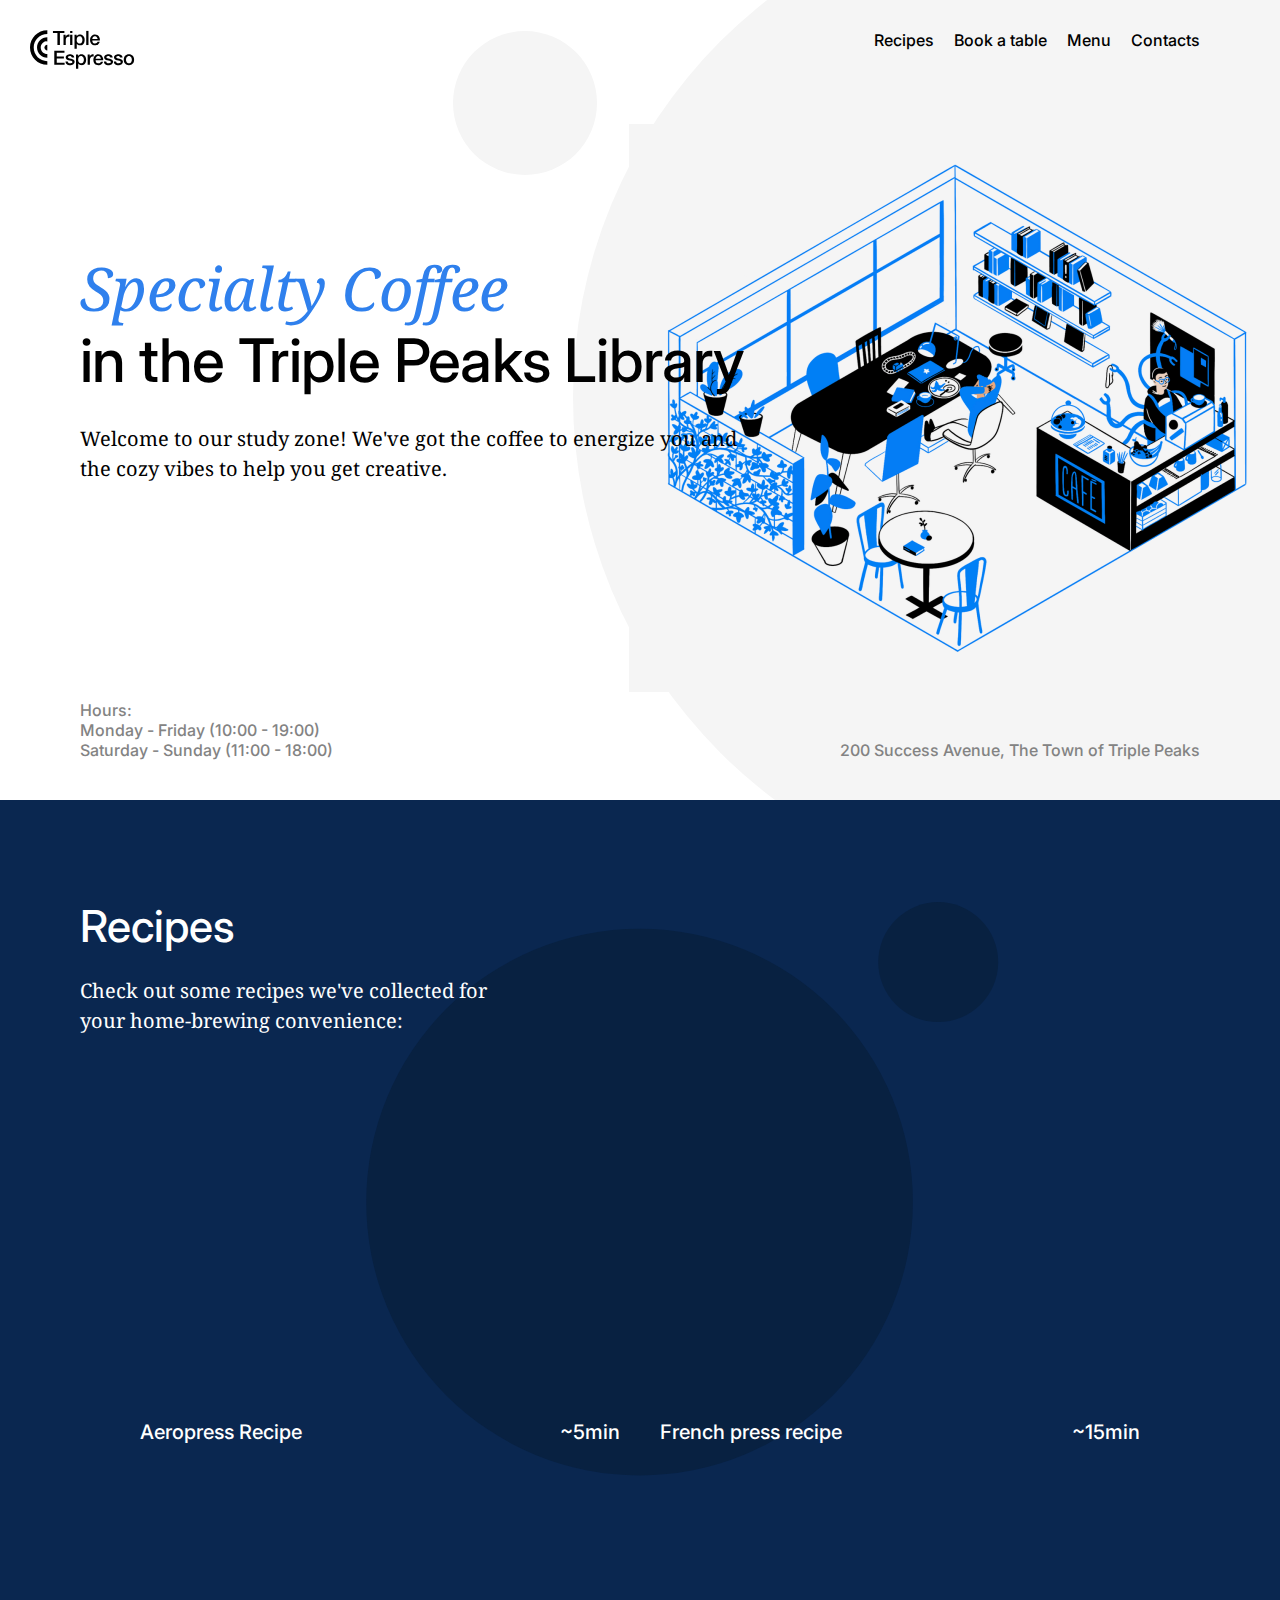
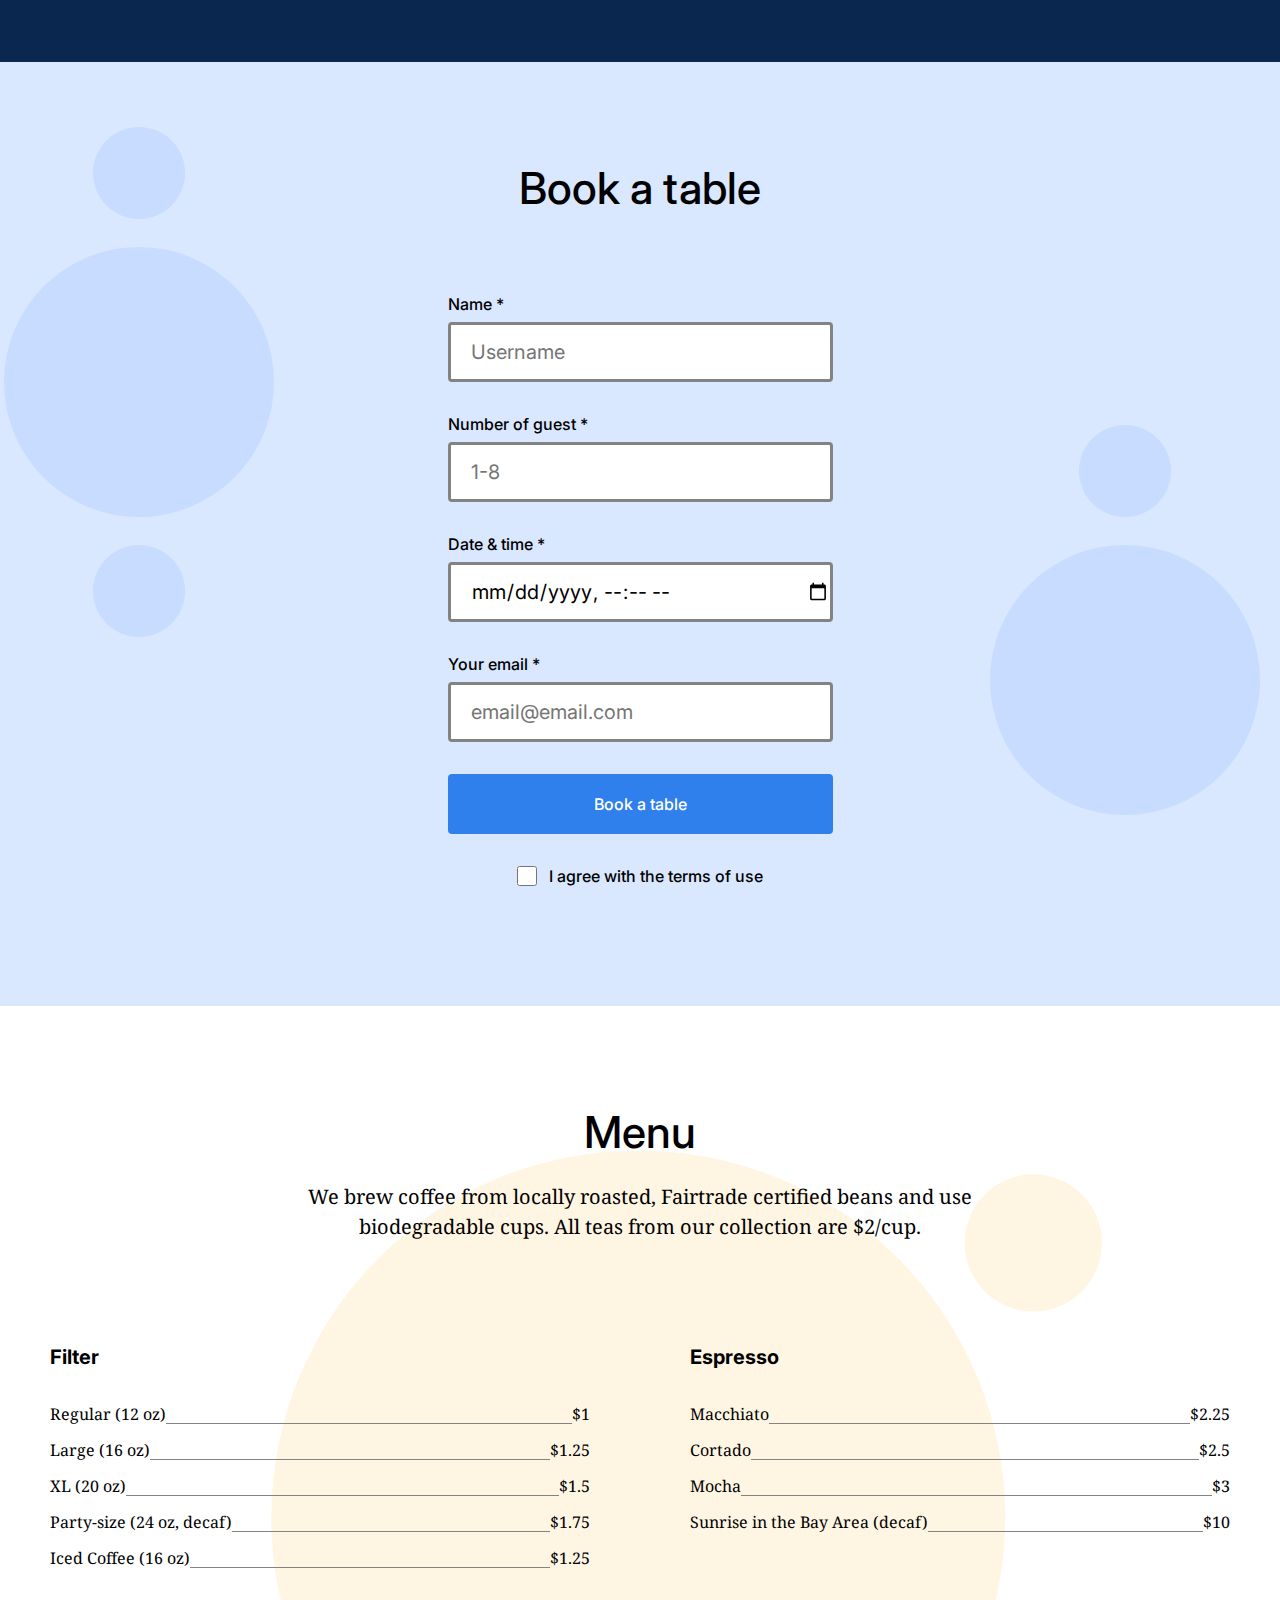
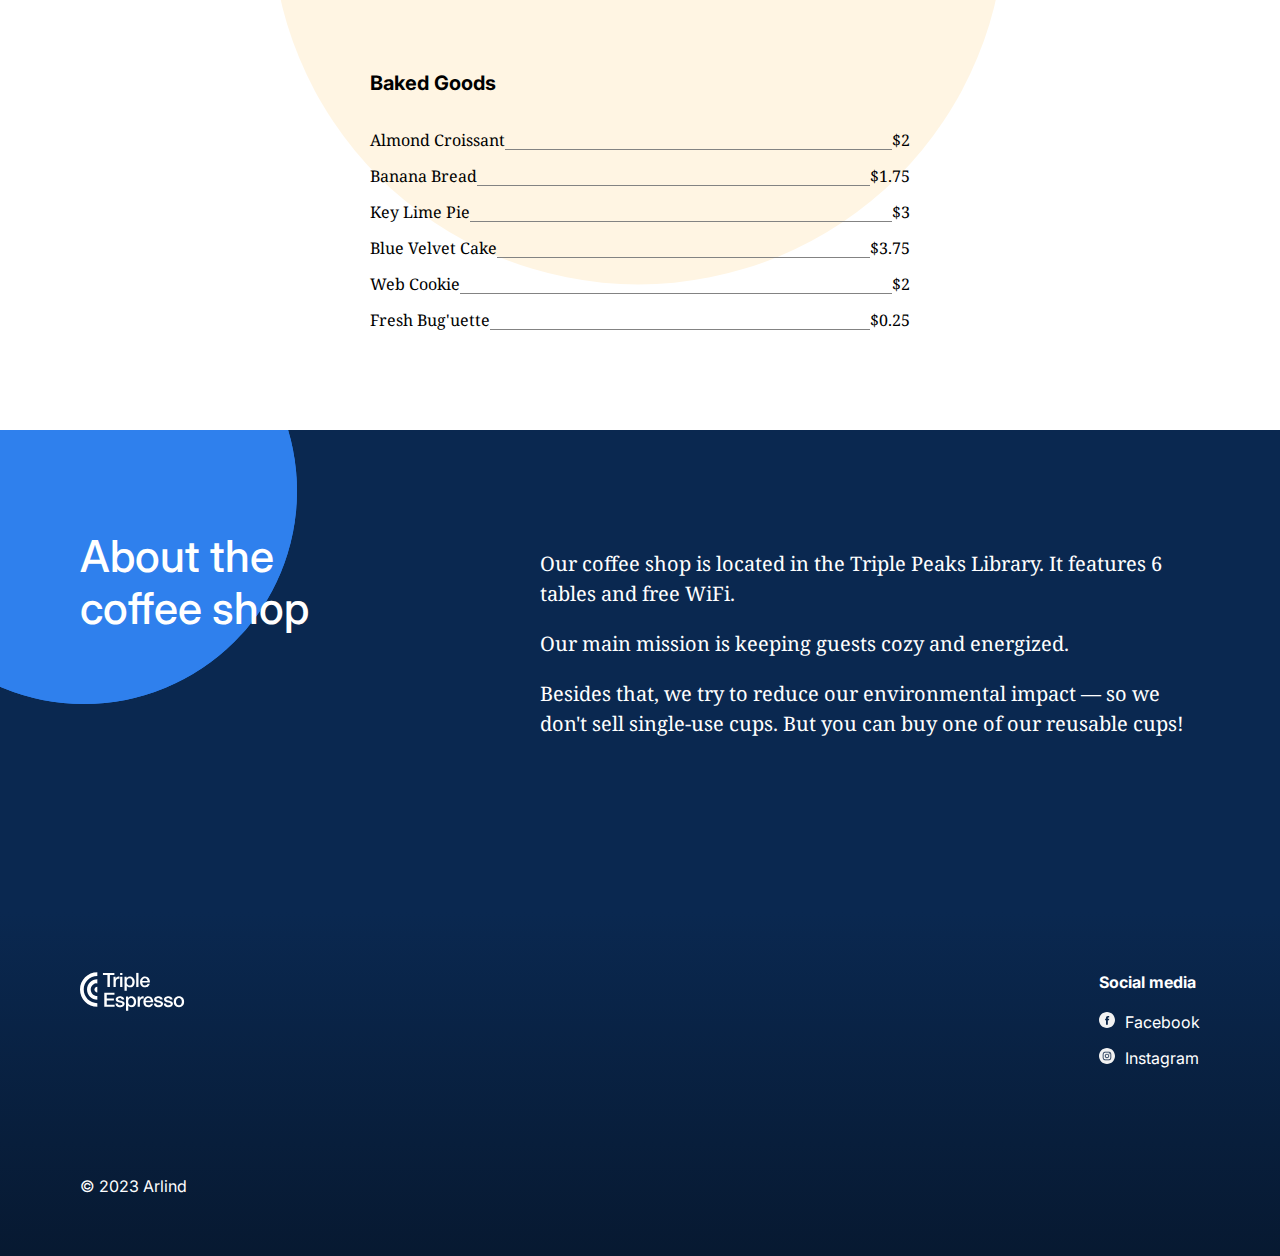
==== commit 895370f3: "fix errors" ====
--- a/index.html
+++ b/index.html
@@ -10,7 +10,6 @@
     />
     <meta name="author" content="Arlind: Software Engineering Student" />
     <meta name="keywords" content="coding, bootcamp, programming, html, css" />
-    <link rel="stylesheet" href="./vendor/normalize.css" />
     <link rel="stylesheet" href="./pages/index.css" />
     <link rel="favicon" href="favicon.ico" />
     <link rel="preconnect" href="https://fonts.googleapis.com" />
@@ -59,12 +58,16 @@
           class="header__image"
         />
         <div class="header__footer">
-          <ul class="header__footer header__footer_list-hours">
-            <li>Hours:</li>
-            <li>Monday - Friday (10:00 - 19:00)</li>
-            <li>Saturday - Sunday (11:00 - 18:00)</li>
-          </ul>
-          <p class="header__footer-address">
+          <div>
+            <h3 class="footer__hours">Hours:</h3>
+            <ul class="header__list">
+              <li class="header__list-item">Monday - Friday (10:00 - 19:00)</li>
+              <li class="header__list-item">
+                Saturday - Sunday (11:00 - 18:00)
+              </li>
+            </ul>
+          </div>
+          <p class="header__paragraph">
             200 Success Avenue, The Town of Triple Peaks
           </p>
         </div>
@@ -159,7 +162,7 @@
             We brew coffee from locally roasted, Fairtrade certified beans and
             use biodegradable cups. All teas from our collection are $2/cup.
           </p>
-          <div class="menu__cards cards">
+          <div class="menu__cards">
             <div class="card">
               <h3 class="card__title">Filter</h3>
               <ul class="card__list">
@@ -257,9 +260,7 @@
           </div>
         </section>
         <section class="about" id="section-about">
-          <h2 class="about__title">
-            About the <span class="about__span-accent"></span>coffee shop
-          </h2>
+          <h2 class="about__title">About the coffee shop</h2>
           <div class="about__content">
             <p class="about__paragraph">
               Our coffee shop is located in the Triple Peaks Library. It
@@ -283,7 +284,7 @@
           <img
             src="./images/logo_coffeeshop_light.svg"
             alt="coffeeshop logo"
-            class=".footer__logo"
+            class="footer__logo"
           />
           <div>
             <h3 class="footer__social-heading">Social media</h3>
--- a/pages/index.css
+++ b/pages/index.css
@@ -1,7 +1,11 @@
 @import url(../vendor/normalize.css);
+@import url(../blocks/page.css);
 @import url(../blocks/header.css);
+@import url(../blocks/nav.css);
 @import url(../blocks/recipes.css);
 @import url(../blocks/reservation.css);
+@import url(../blocks/form.css);
 @import url(../blocks/menu.css);
+@import url(../blocks/card.css);
 @import url(../blocks/about.css);
 @import url(../blocks/footer.css);
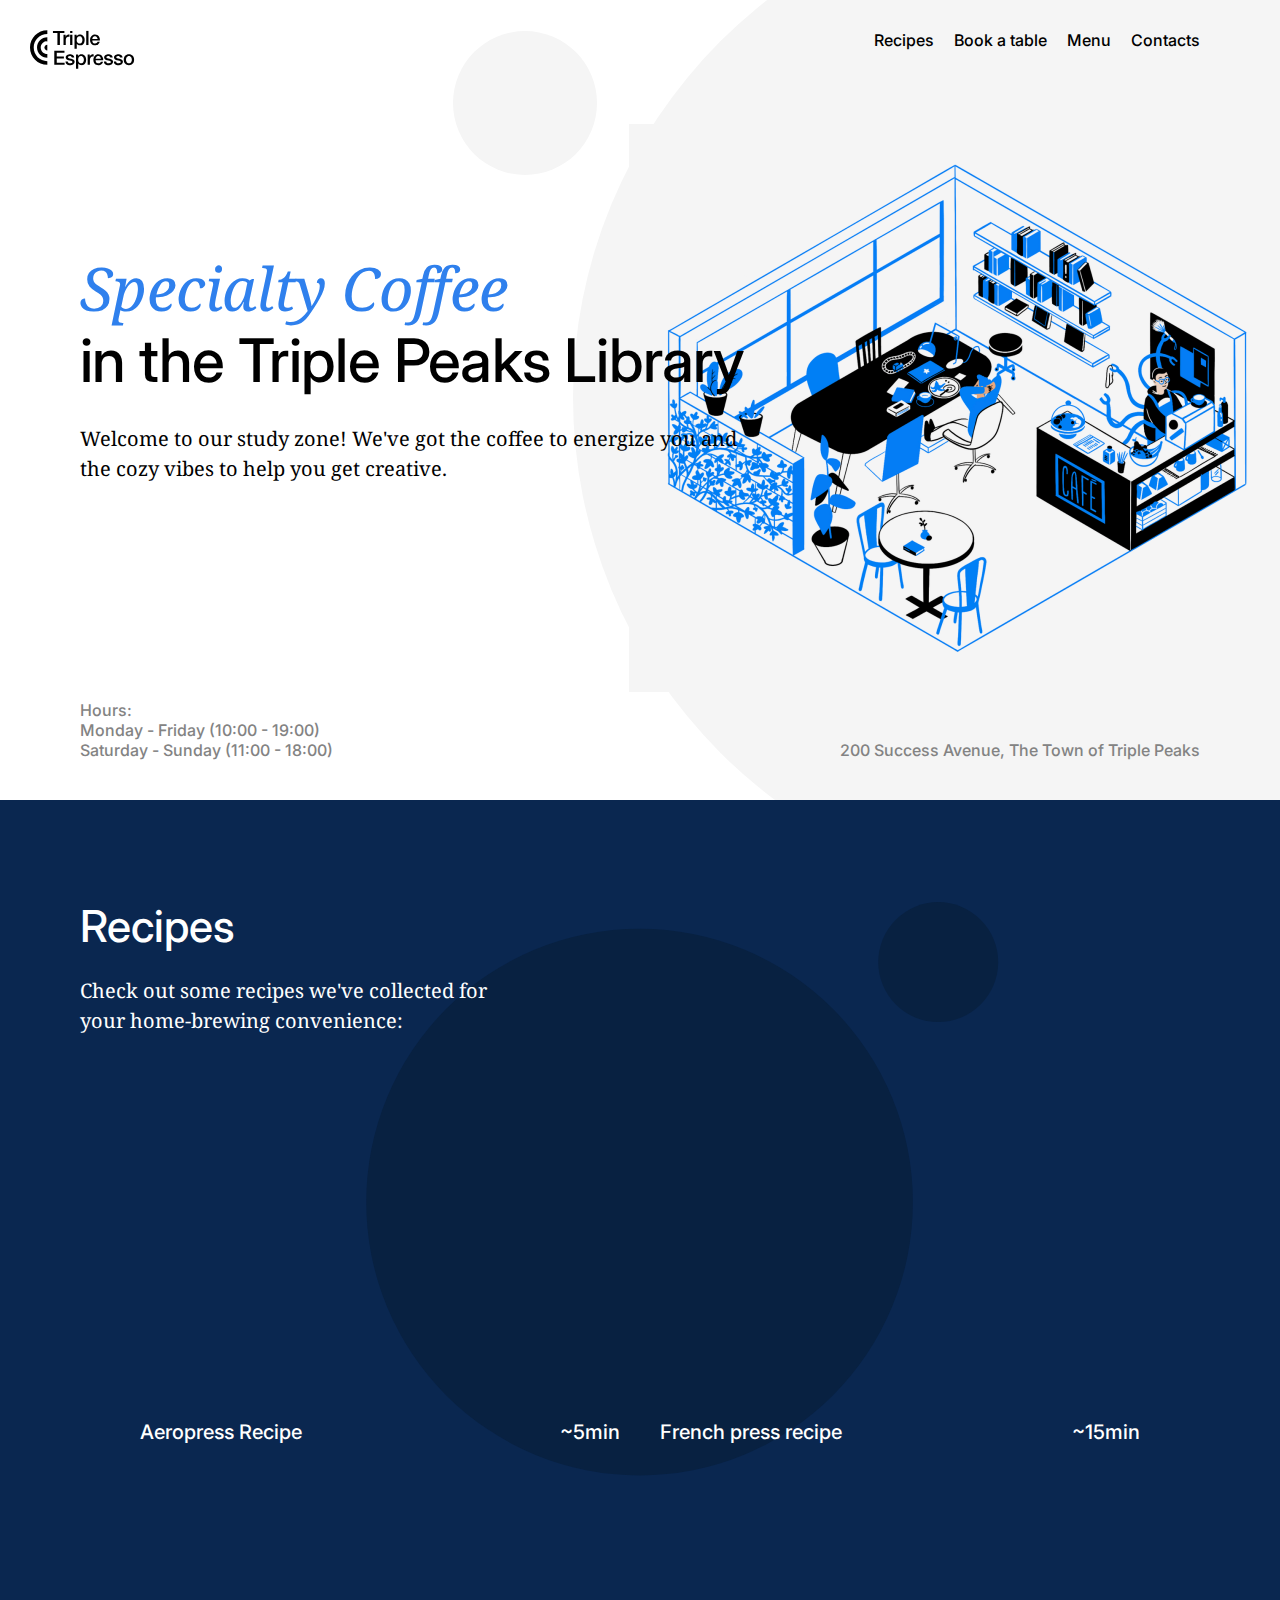
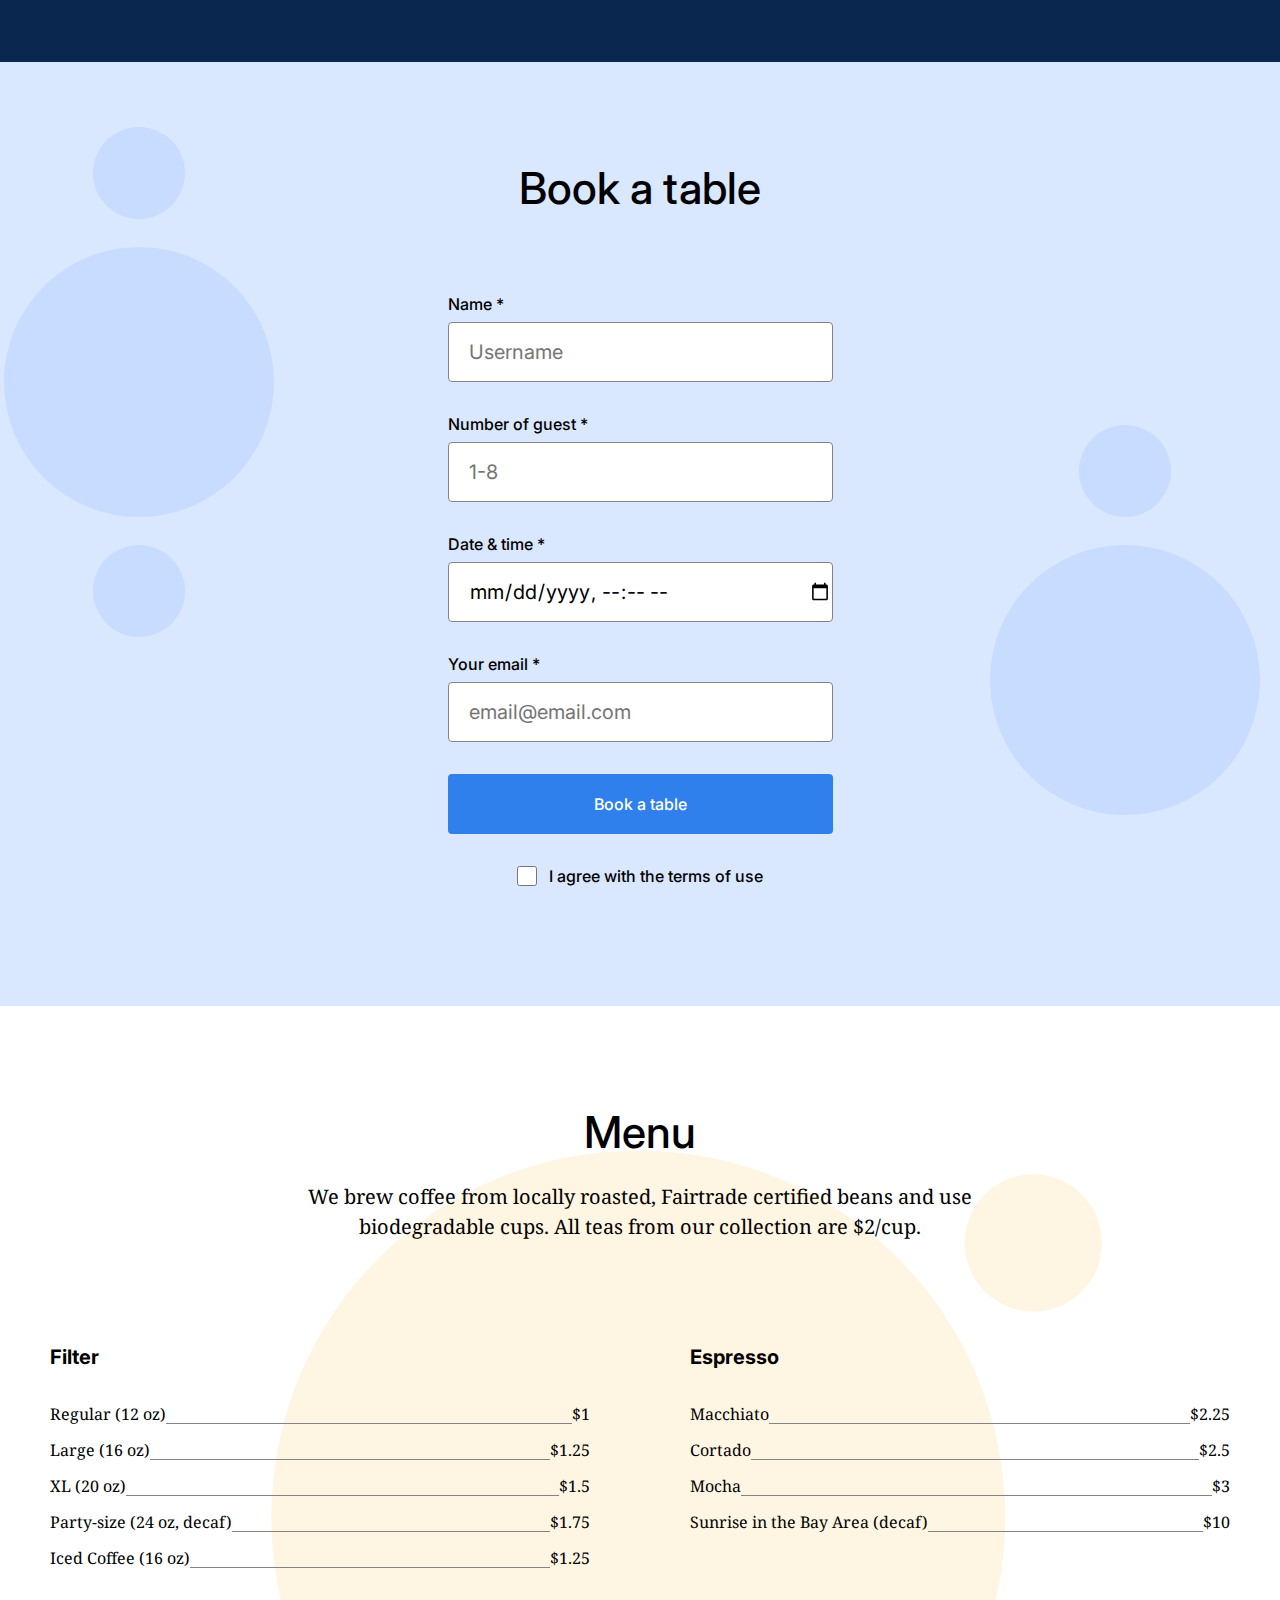
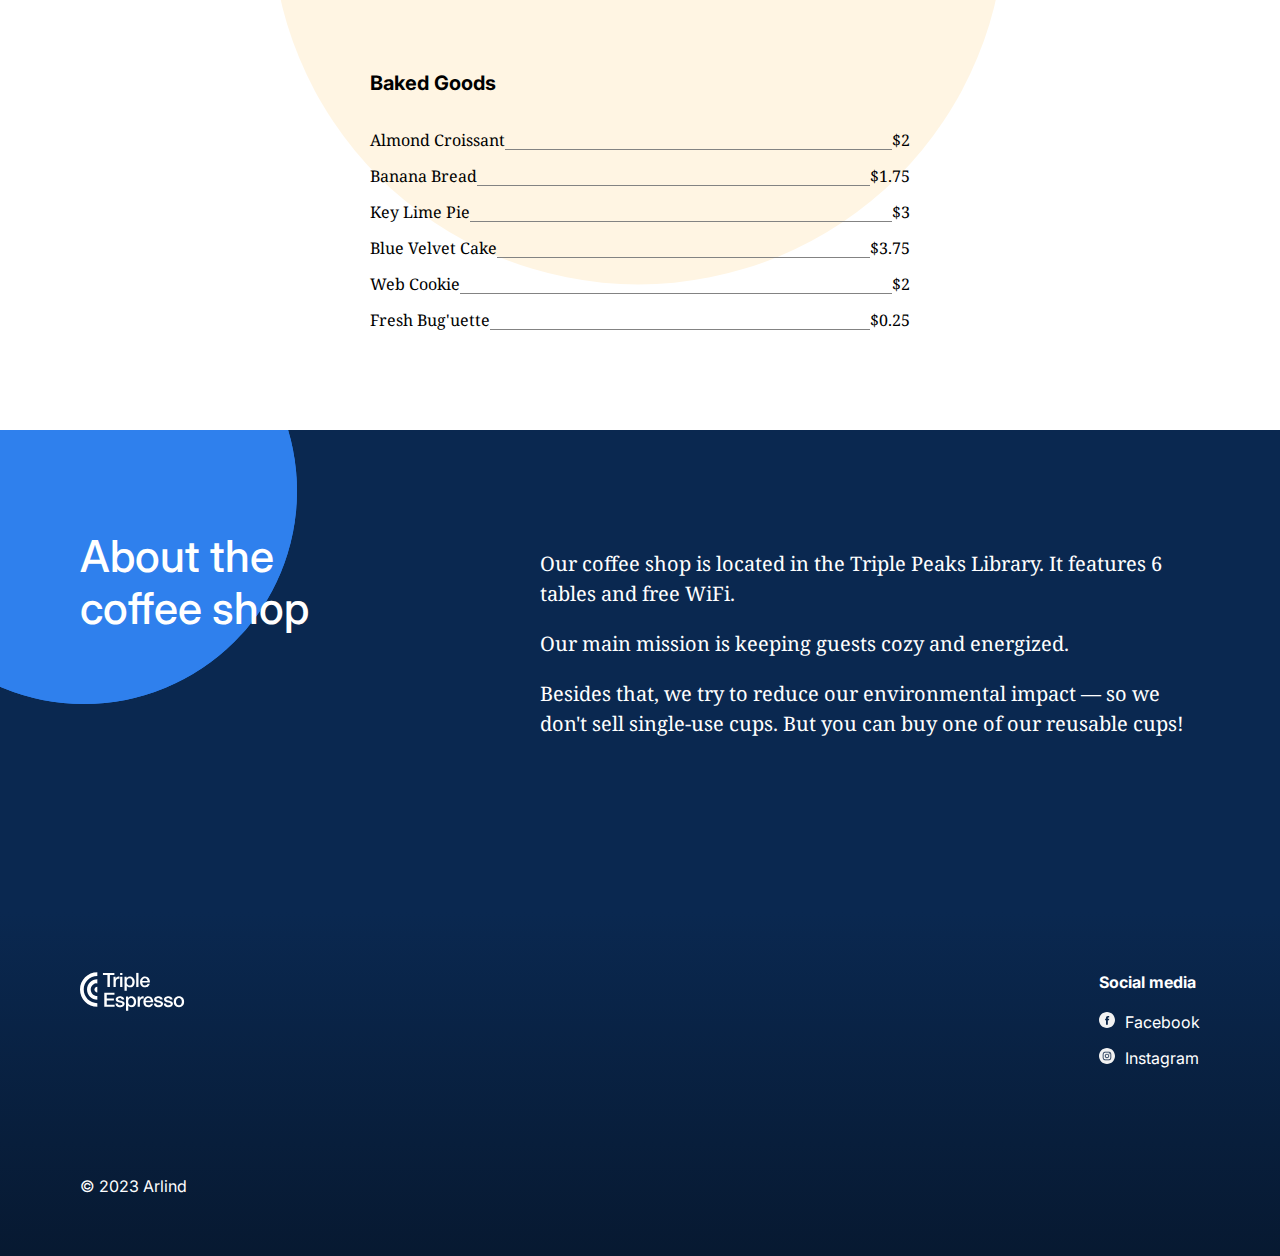
==== commit 131b0999: "fix errors" ====
--- a/index.html
+++ b/index.html
@@ -59,7 +59,7 @@
         />
         <div class="header__footer">
           <div>
-            <h3 class="footer__hours">Hours:</h3>
+            <h3 class="header__hours">Hours:</h3>
             <ul class="header__list">
               <li class="header__list-item">Monday - Friday (10:00 - 19:00)</li>
               <li class="header__list-item">
